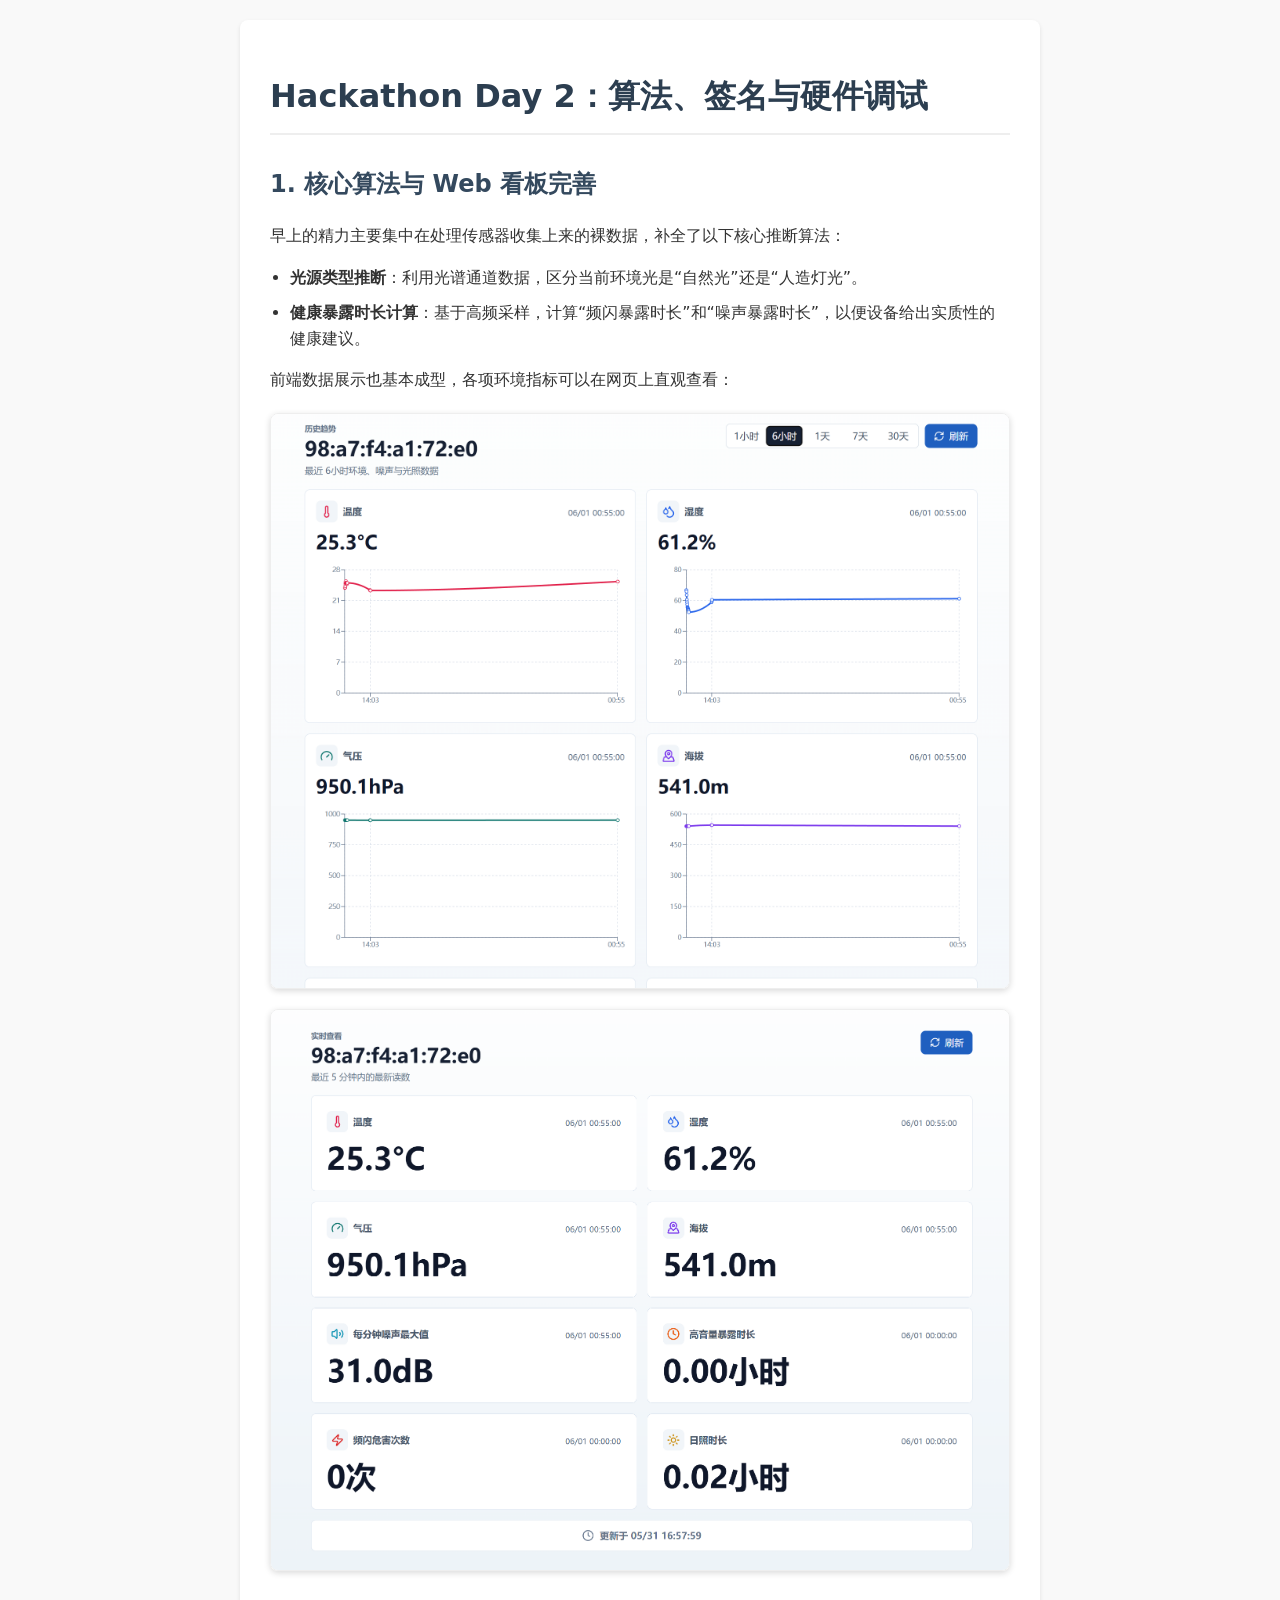
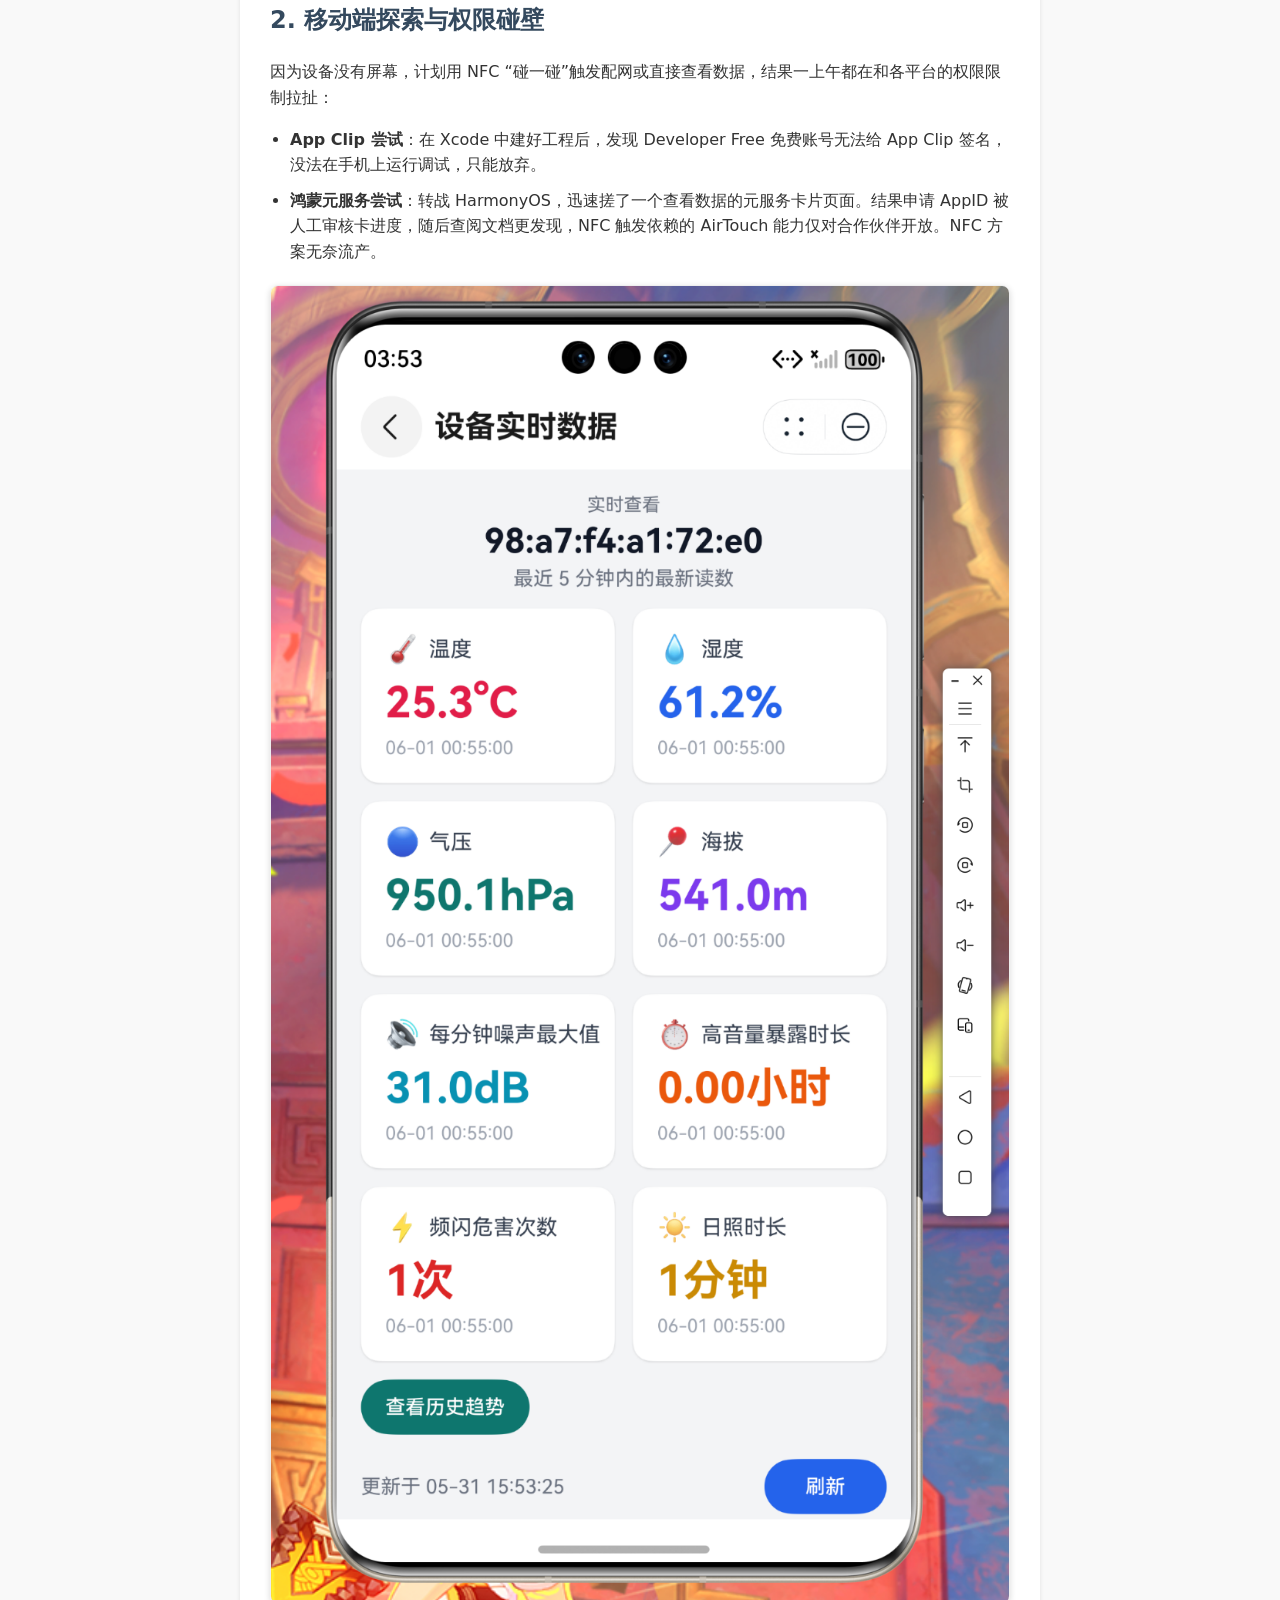
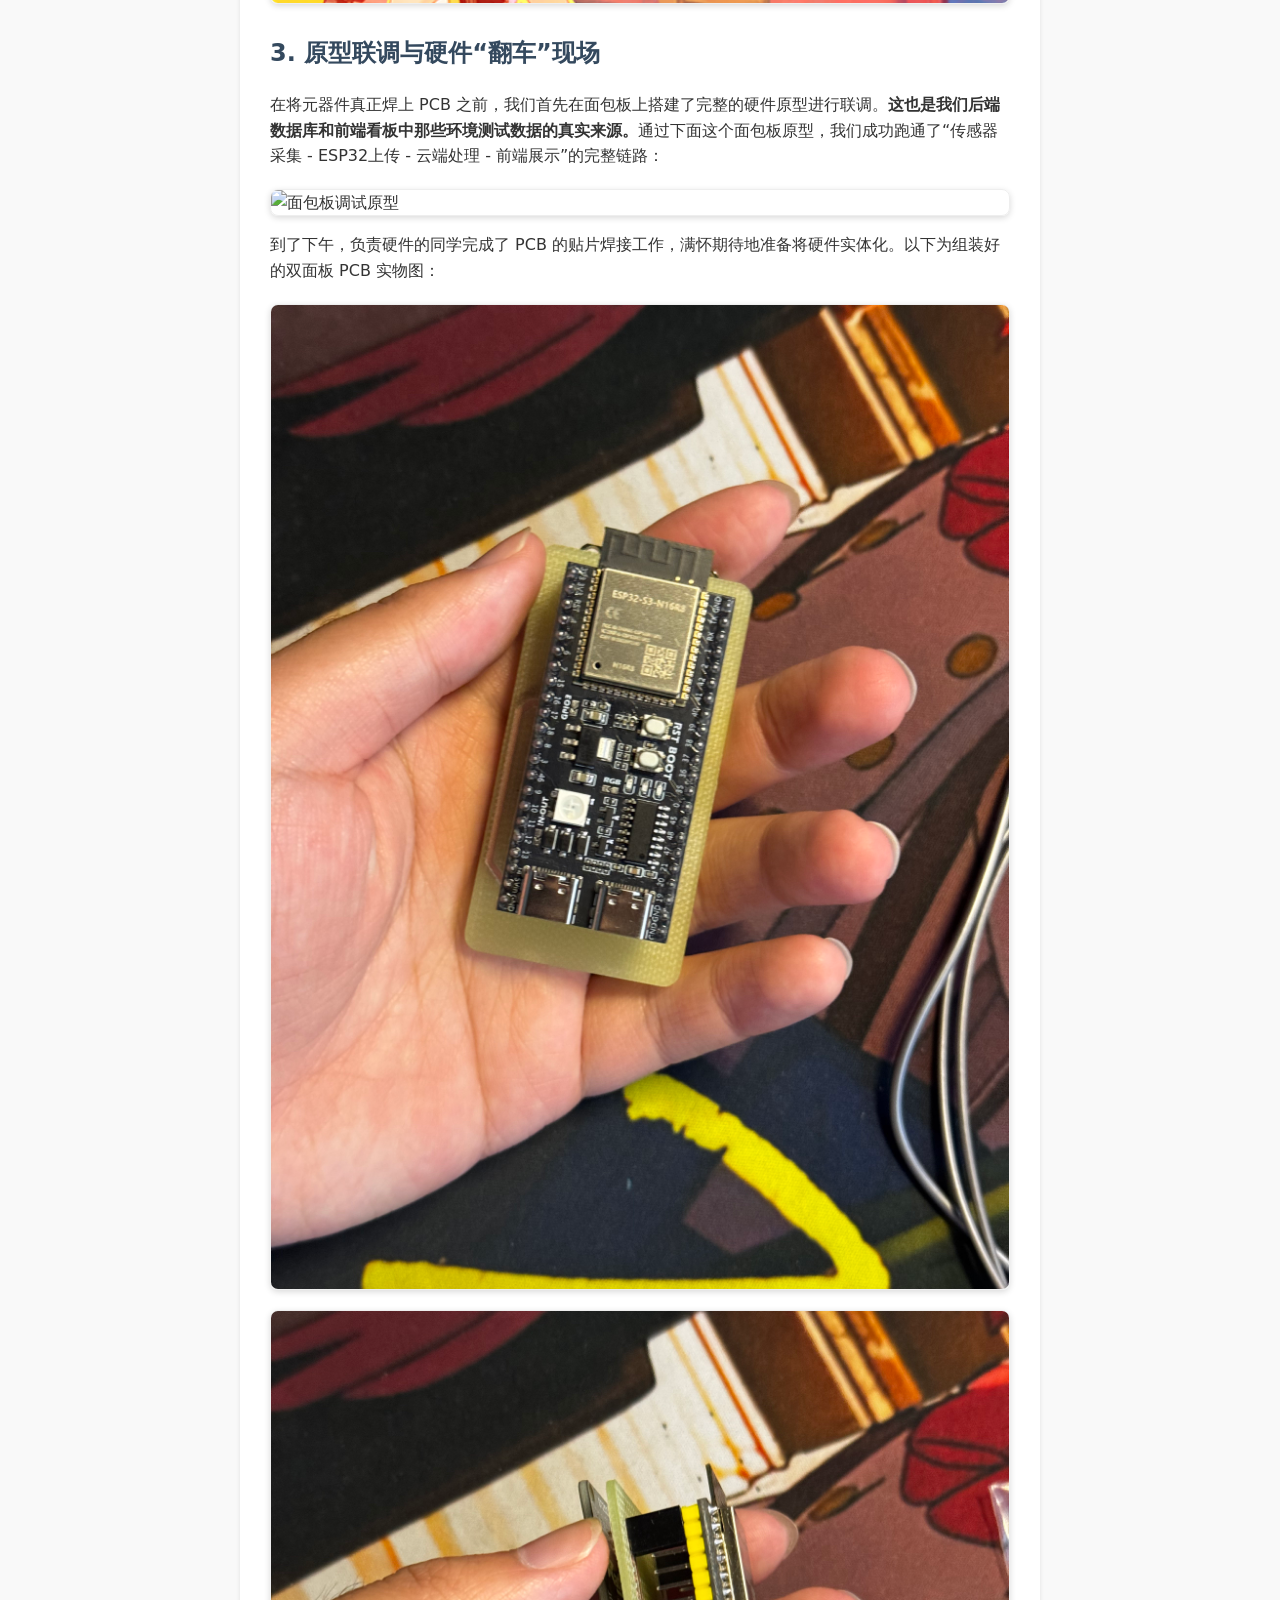
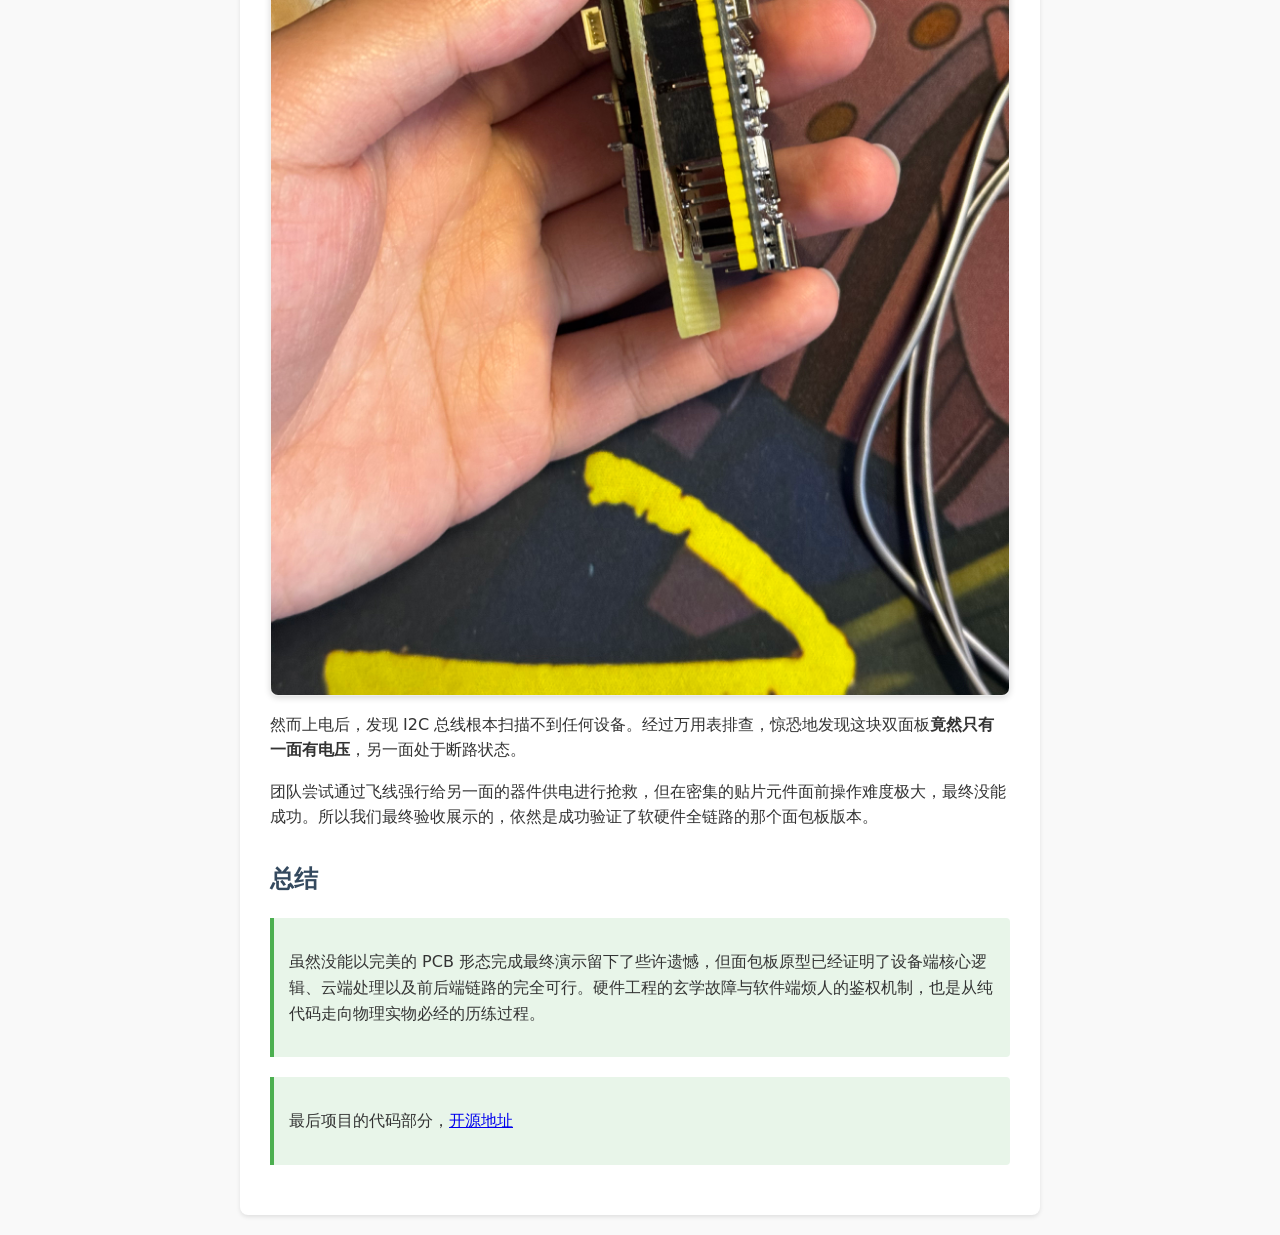
==== content/hackson_2.html @ 7f5169cf "final" ====
<!DOCTYPE html>
<html lang="zh-CN">
<head>
    <meta charset="UTF-8">
    <meta name="viewport" content="width=device-width, initial-scale=1.0">
    <title>代码到实物 Hackathon Day 2</title>
    <style>
        body {
            font-family: system-ui, -apple-system, sans-serif;
            line-height: 1.6;
            color: #333;
            max-width: 800px;
            margin: 0 auto;
            padding: 20px;
            background-color: #f9f9f9;
        }
        .container {
            background-color: #fff;
            padding: 30px;
            border-radius: 8px;
            box-shadow: 0 2px 4px rgba(0,0,0,0.1);
        }
        h1 { color: #2c3e50; border-bottom: 2px solid #eee; padding-bottom: 10px; }
        h2 { color: #34495e; margin-top: 30px; }
        h3 { color: #556b2f; margin-top: 20px; }
        ul { padding-left: 20px; }
        li { margin-bottom: 10px; }
        .highlight {
            background-color: #e8f5e9;
            border-left: 4px solid #4caf50;
            padding: 15px;
            margin: 20px 0;
            border-radius: 0 4px 4px 0;
        }
        .gallery {
            display: flex;
            flex-direction: column;
            gap: 20px;
            margin-top: 20px;
        }
        .gallery img {
            max-width: 100%;
            border-radius: 8px;
            box-shadow: 0 2px 6px rgba(0,0,0,0.15);
            border: 1px solid #eee;
        }
    </style>
</head>
<body>

<div class="container">
    <h1>Hackathon Day 2：算法、签名与硬件调试</h1>

    <section>
        <h2>1. 核心算法与 Web 看板完善</h2>
        <p>早上的精力主要集中在处理传感器收集上来的裸数据，补全了以下核心推断算法：</p>
        <ul>
            <li><strong>光源类型推断</strong>：利用光谱通道数据，区分当前环境光是“自然光”还是“人造灯光”。</li>
            <li><strong>健康暴露时长计算</strong>：基于高频采样，计算“频闪暴露时长”和“噪声暴露时长”，以便设备给出实质性的健康建议。</li>
        </ul>
        <p>前端数据展示也基本成型，各项环境指标可以在网页上直观查看：</p>
        <div class="gallery">
            <img src="../image/屏幕截图 2026-05-31 165825.png" alt="Web看板视图 1">
            <img src="../image/屏幕截图 2026-05-31 165805.png" alt="Web看板视图 2">
        </div>
    </section>

    <section>
        <h2>2. 移动端探索与权限碰壁</h2>
        <p>因为设备没有屏幕，计划用 NFC “碰一碰”触发配网或直接查看数据，结果一上午都在和各平台的权限限制拉扯：</p>
        <ul>
            <li><strong>App Clip 尝试</strong>：在 Xcode 中建好工程后，发现 Developer Free 免费账号无法给 App Clip 签名，没法在手机上运行调试，只能放弃。</li>
            <li><strong>鸿蒙元服务尝试</strong>：转战 HarmonyOS，迅速搓了一个查看数据的元服务卡片页面。结果申请 AppID 被人工审核卡进度，随后查阅文档更发现，NFC 触发依赖的 AirTouch 能力仅对合作伙伴开放。NFC 方案无奈流产。</li>
        </ul>
        <div class="gallery">
            <img src="../image/屏幕截图 2026-05-31 165743.png" alt="鸿蒙元服务测试界面">
        </div>
    </section>

    <section>
        <h2>3. 原型联调与硬件“翻车”现场</h2>
        <p>在将元器件真正焊上 PCB 之前，我们首先在面包板上搭建了完整的硬件原型进行联调。<strong>这也是我们后端数据库和前端看板中那些环境测试数据的真实来源。</strong>通过下面这个面包板原型，我们成功跑通了“传感器采集 - ESP32上传 - 云端处理 - 前端展示”的完整链路：</p>
        <div class="gallery">
            <img src="../image/4CF5E426331C8E8B2737C05CCF10E7EF.png" alt="面包板调试原型">
        </div>
        
        <p>到了下午，负责硬件的同学完成了 PCB 的贴片焊接工作，满怀期待地准备将硬件实体化。以下为组装好的双面板 PCB 实物图：</p>
        <div class="gallery">
            <img src="../image/6CEB04EBED8EBC0B9C1586876F328A97.png" alt="PCB 实物展示 1">
            <img src="../image/D79EA0AD7CC6885EF48DD0FC0843610D.png" alt="PCB 实物展示 2">
        </div>
        <p>然而上电后，发现 I2C 总线根本扫描不到任何设备。经过万用表排查，惊恐地发现这块双面板<strong>竟然只有一面有电压</strong>，另一面处于断路状态。</p>
        <p>团队尝试通过飞线强行给另一面的器件供电进行抢救，但在密集的贴片元件面前操作难度极大，最终没能成功。所以我们最终验收展示的，依然是成功验证了软硬件全链路的那个面包板版本。</p>
    </section>

    <section>
        <h2>总结</h2>
        <div class="highlight">
            <p>虽然没能以完美的 PCB 形态完成最终演示留下了些许遗憾，但面包板原型已经证明了设备端核心逻辑、云端处理以及前后端链路的完全可行。硬件工程的玄学故障与软件端烦人的鉴权机制，也是从纯代码走向物理实物必经的历练过程。</p>
        </div>
        <div class="highlight">
            <p>最后项目的代码部分，<a href="https://github.com/JunWang666/Fenghou" target="_blank">开源地址</a></p>
        </div>
    </section>
</div>

</body>
</html>
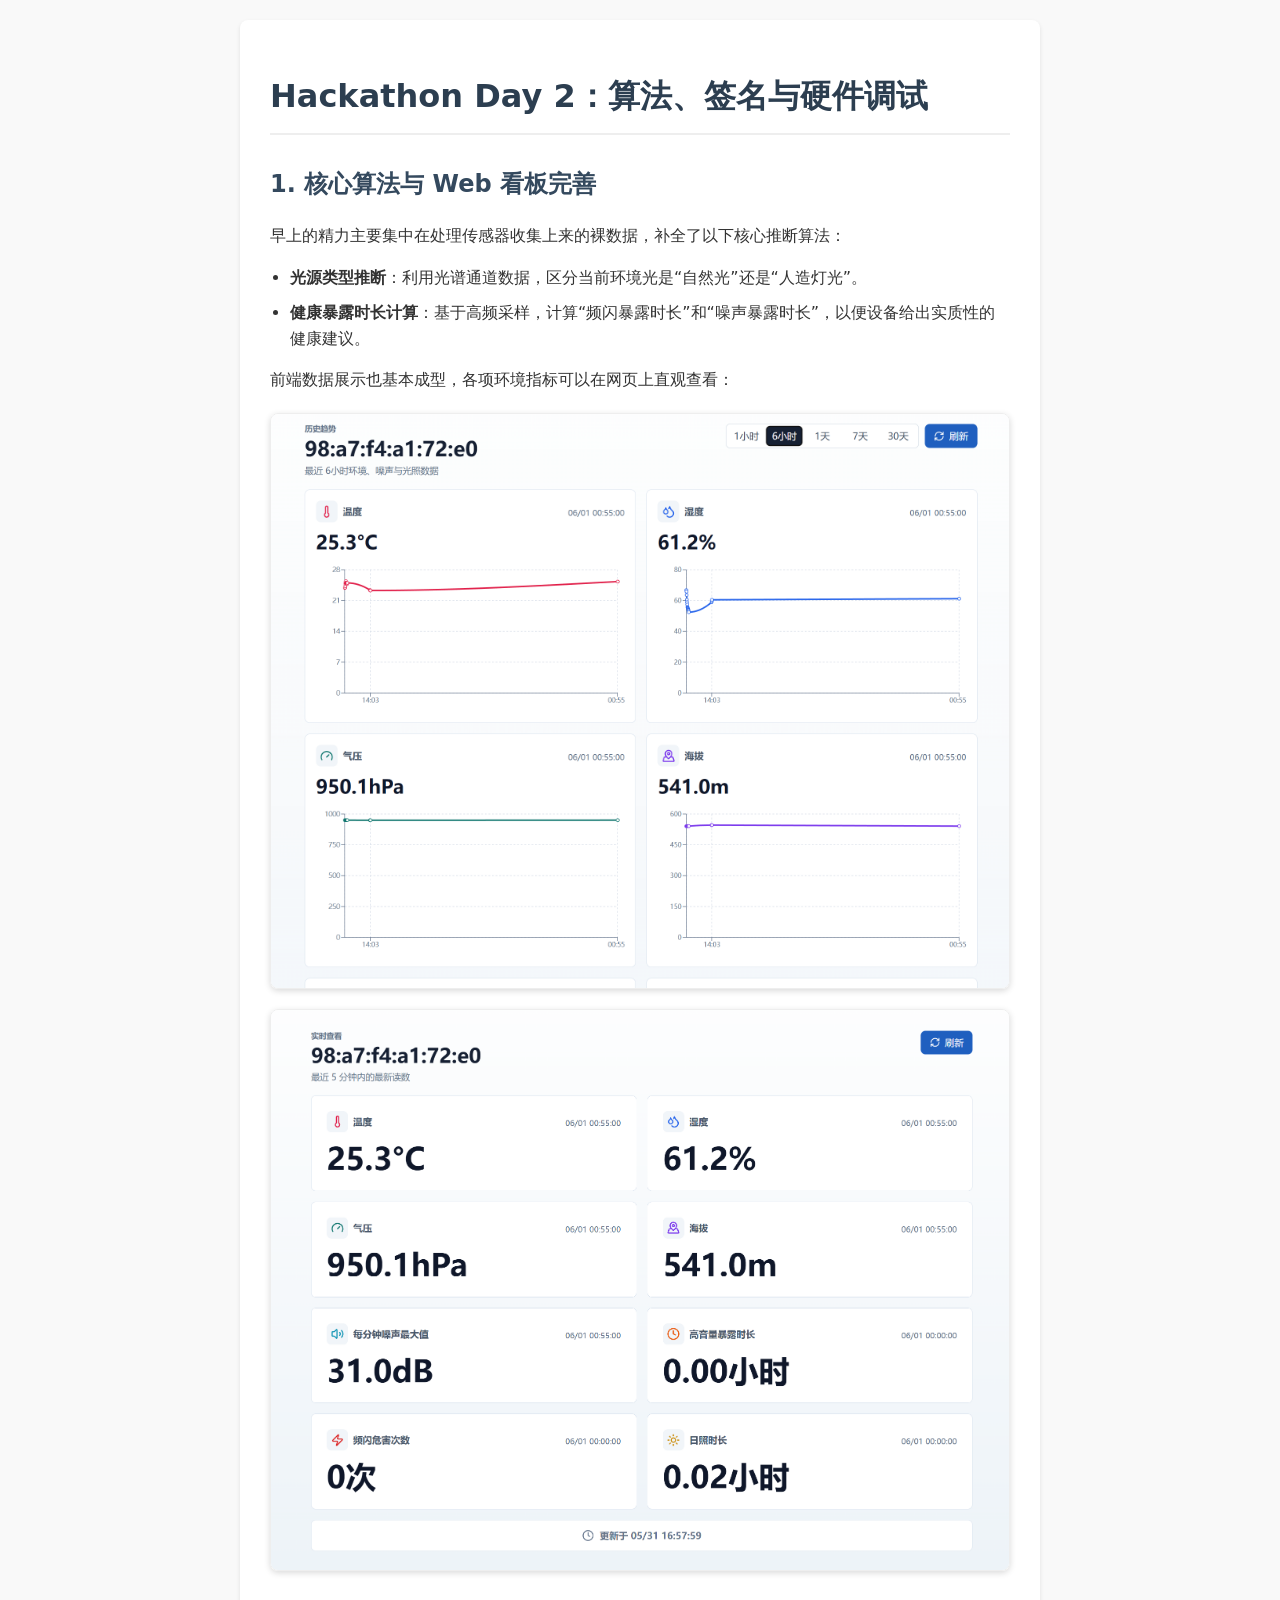
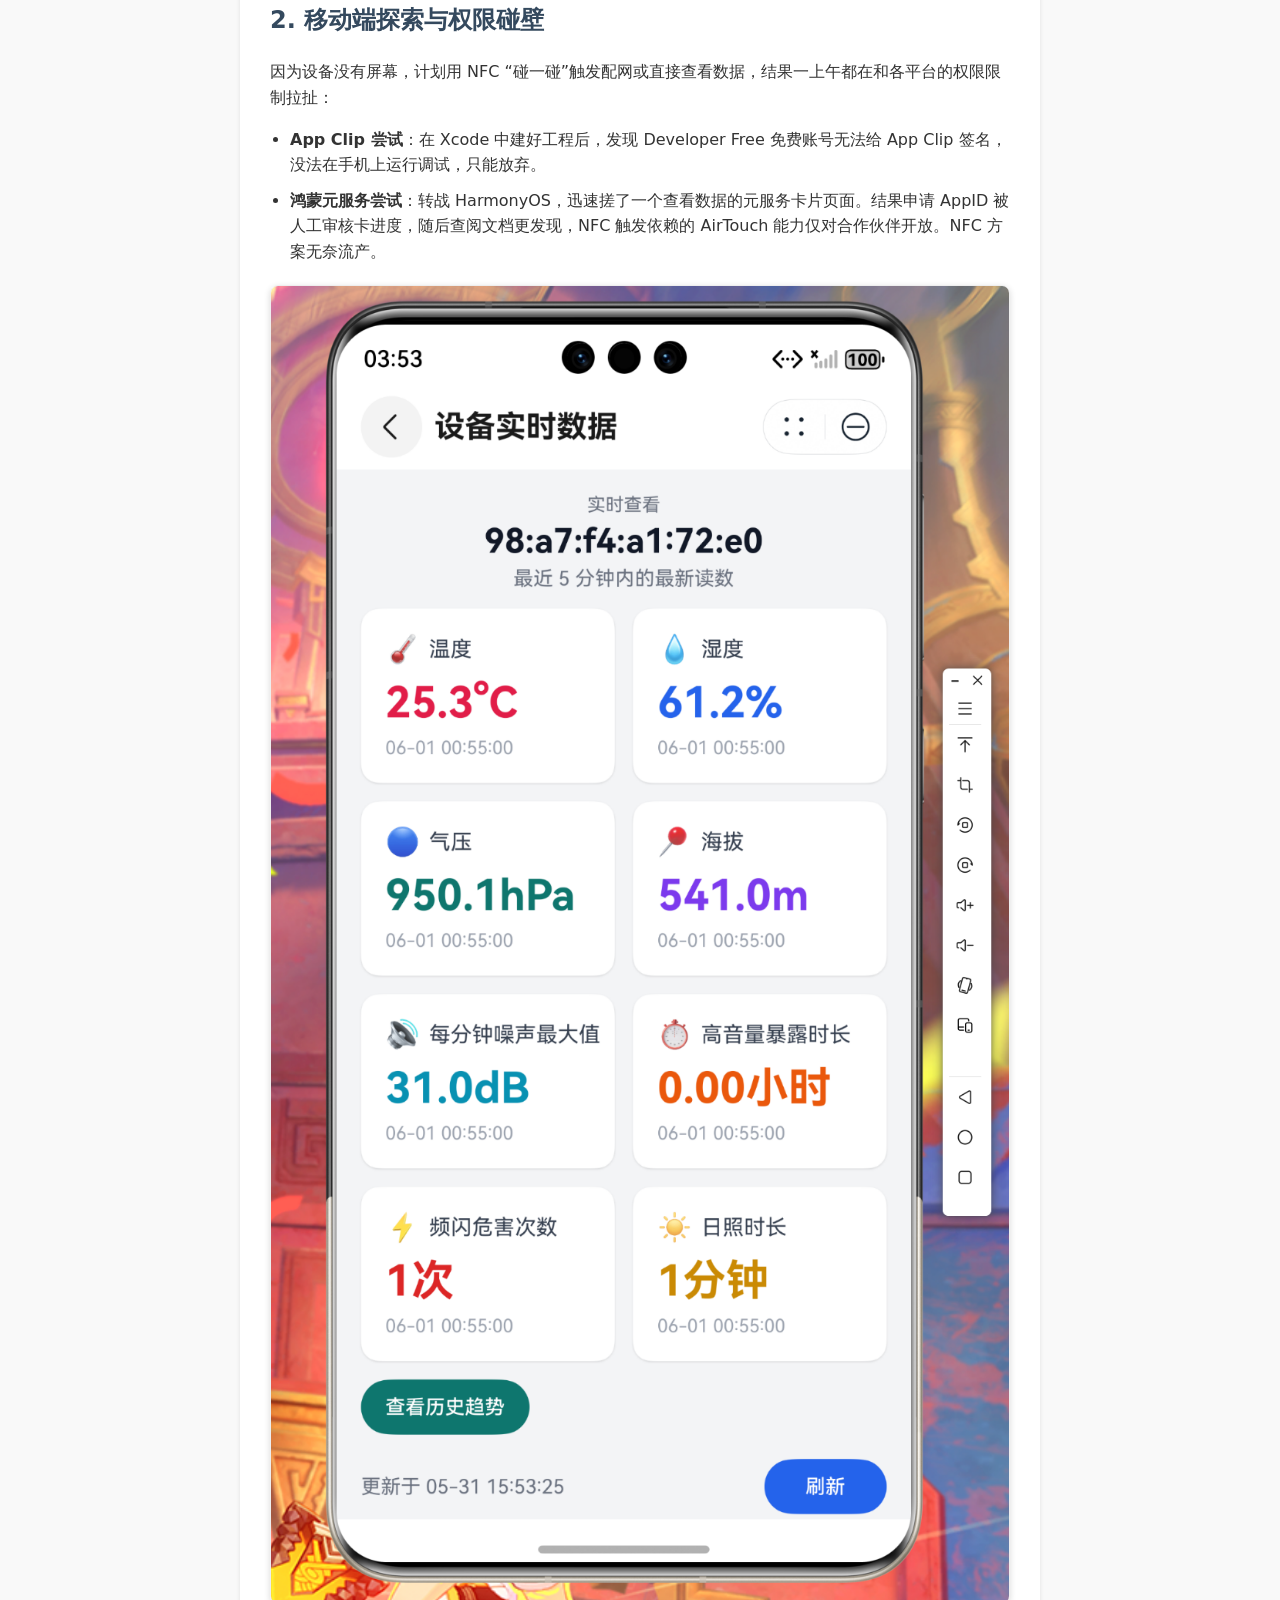
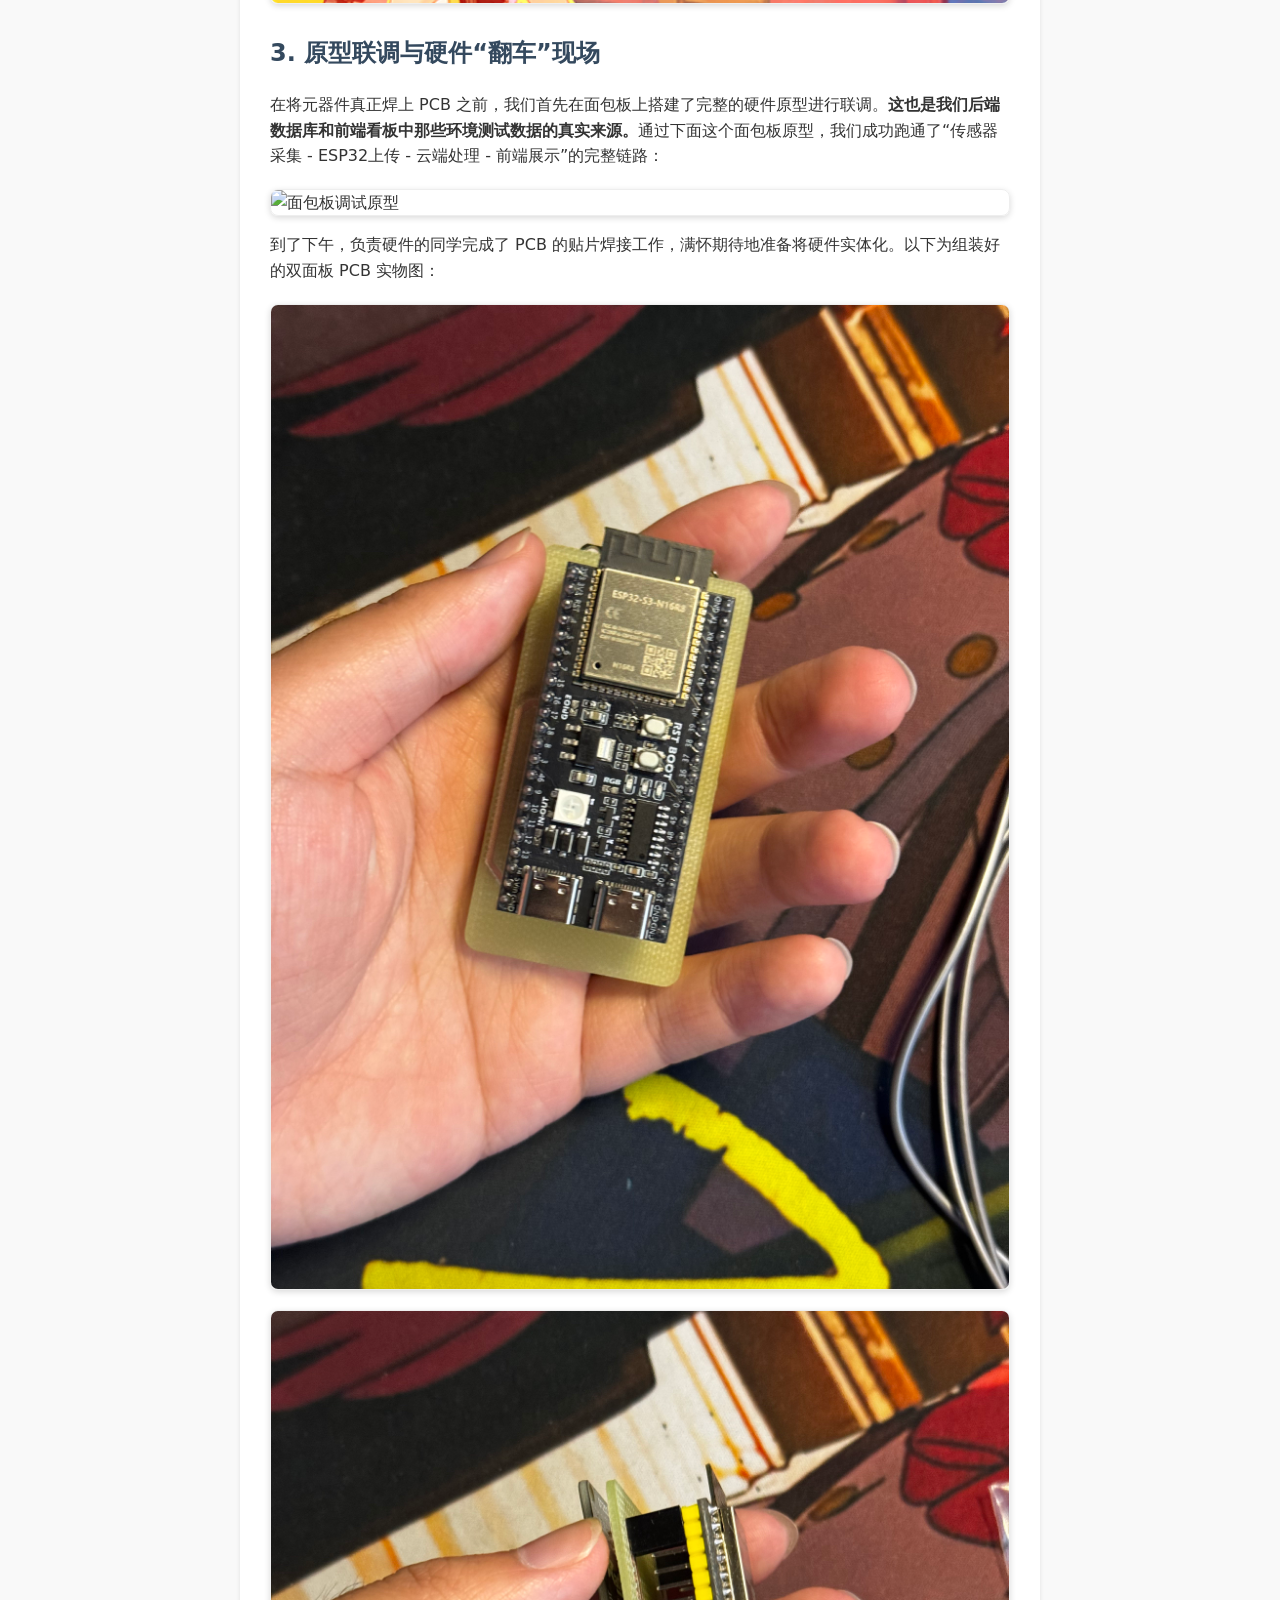
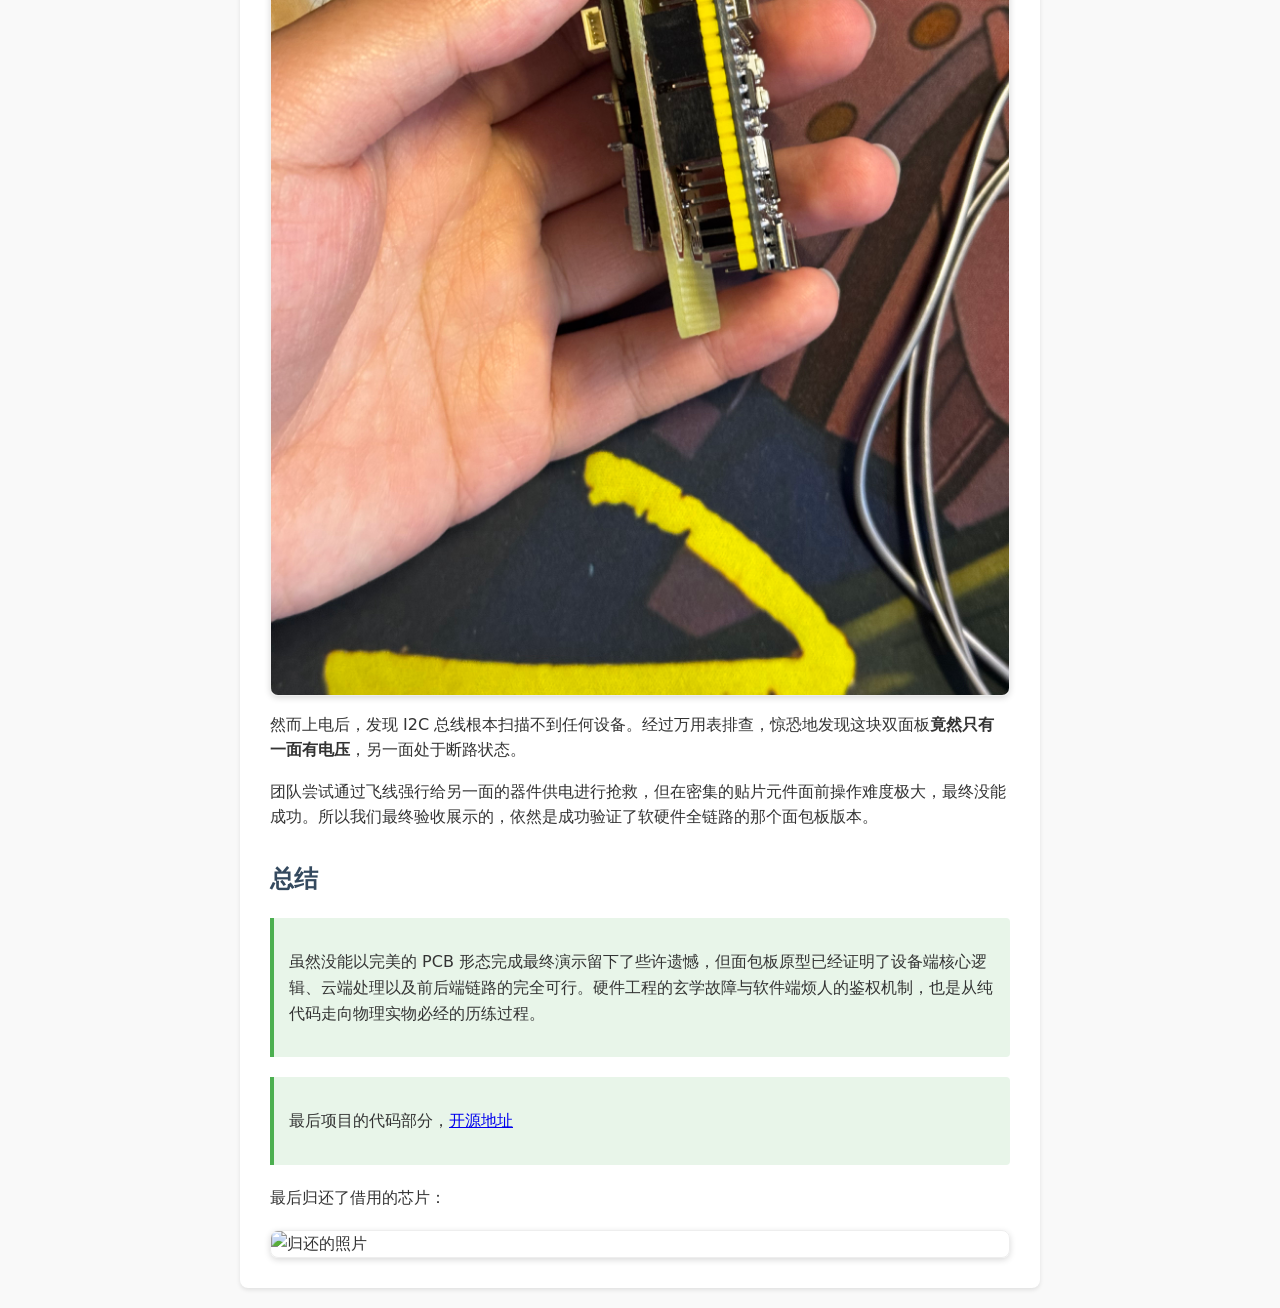
==== commit fb00abca: "Add return section and image to hackson_2.html" ====
--- a/content/hackson_2.html
+++ b/content/hackson_2.html
@@ -101,8 +101,12 @@
         <div class="highlight">
             <p>最后项目的代码部分，<a href="https://github.com/JunWang666/Fenghou" target="_blank">开源地址</a></p>
         </div>
+        <p>最后归还了借用的芯片：</p>
+        <div class="gallery">
+            <img src="../image/IMG_3834.HEIC" alt="归还的照片">
+        </div>
     </section>
 </div>
 
 </body>
-</html>+</html>
